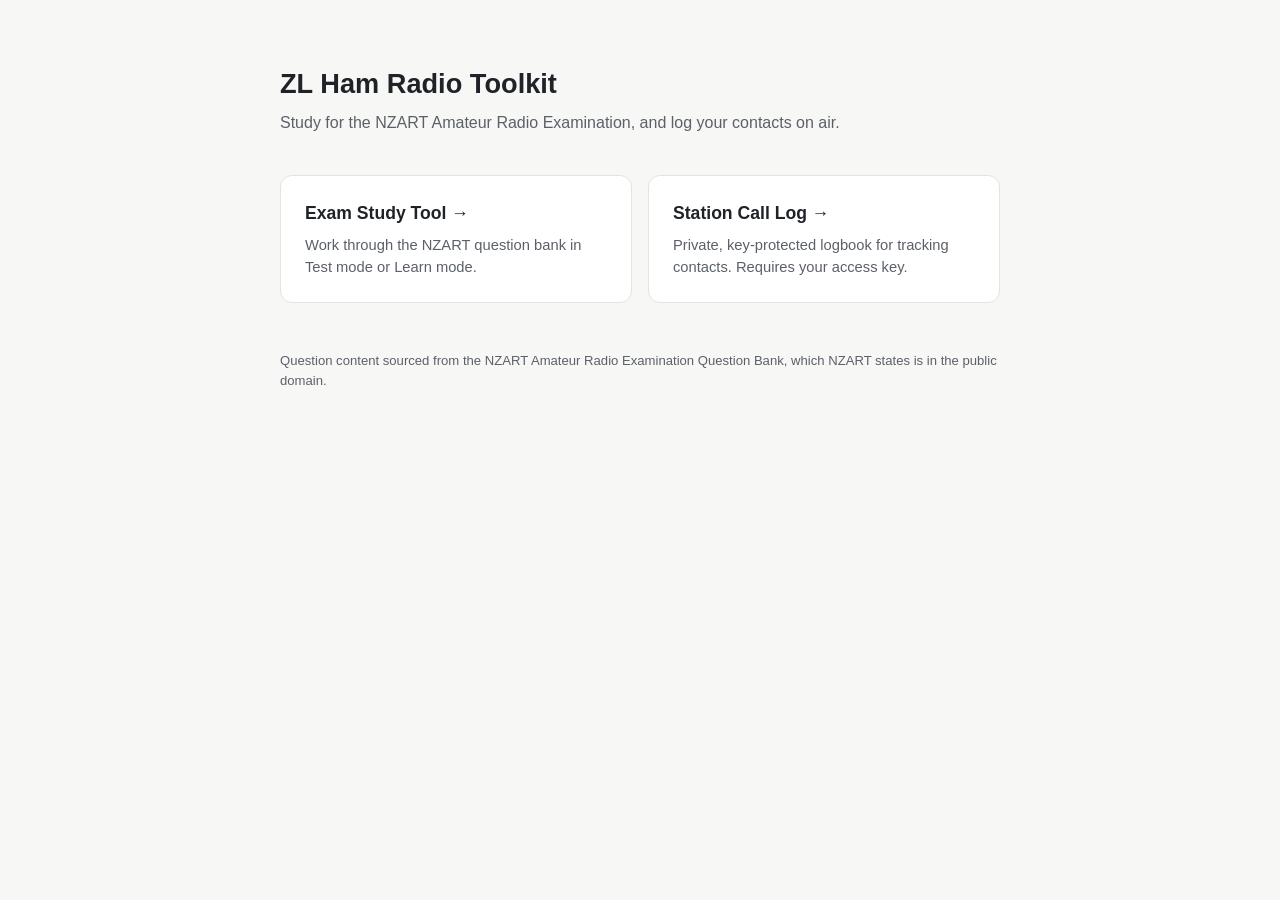
==== index.html @ 53ecf0e0 "Initial Commit - Ham Testing and Log Book" ====
<!doctype html>
<html lang="en">
<head>
<meta charset="utf-8">
<meta name="viewport" content="width=device-width, initial-scale=1">
<title>ZL Ham Radio Toolkit</title>
<meta name="description" content="NZART amateur radio exam study tool and station call log.">
<link rel="icon" href="data:,">
<style>
  :root{
    --bg:#f7f7f5; --panel:#ffffff; --ink:#1f2328; --muted:#5b6069;
    --line:#e3e3e0; --accent:#3b5b6e; --accent-ink:#ffffff; --radius:12px;
  }
  *{box-sizing:border-box}
  body{margin:0;font-family:-apple-system,BlinkMacSystemFont,"Segoe UI",Roboto,Helvetica,Arial,sans-serif;
    background:var(--bg);color:var(--ink);line-height:1.5}
  .wrap{max-width:760px;margin:0 auto;padding:64px 20px}
  h1{font-size:1.7rem;margin:0 0 6px}
  p.lead{color:var(--muted);margin:0 0 40px}
  .cards{display:grid;gap:16px;grid-template-columns:1fr}
  @media (min-width:640px){.cards{grid-template-columns:1fr 1fr}}
  a.card{display:block;background:var(--panel);border:1px solid var(--line);border-radius:var(--radius);
    padding:24px;text-decoration:none;color:var(--ink);transition:border-color .15s ease, transform .15s ease}
  a.card:hover{border-color:var(--accent);transform:translateY(-1px)}
  a.card h2{margin:0 0 8px;font-size:1.1rem}
  a.card p{margin:0;color:var(--muted);font-size:.92rem}
  footer{margin-top:48px;color:var(--muted);font-size:.82rem}
</style>
</head>
<body>
  <div class="wrap">
    <h1>ZL Ham Radio Toolkit</h1>
    <p class="lead">Study for the NZART Amateur Radio Examination, and log your contacts on air.</p>
    <div class="cards">
      <a class="card" href="study/">
        <h2>Exam Study Tool →</h2>
        <p>Work through the NZART question bank in Test mode or Learn mode.</p>
      </a>
      <a class="card" href="calllog/">
        <h2>Station Call Log →</h2>
        <p>Private, key-protected logbook for tracking contacts. Requires your access key.</p>
      </a>
    </div>
    <footer>Question content sourced from the NZART Amateur Radio Examination Question Bank, which NZART states is in the public domain.</footer>
  </div>
</body>
</html>
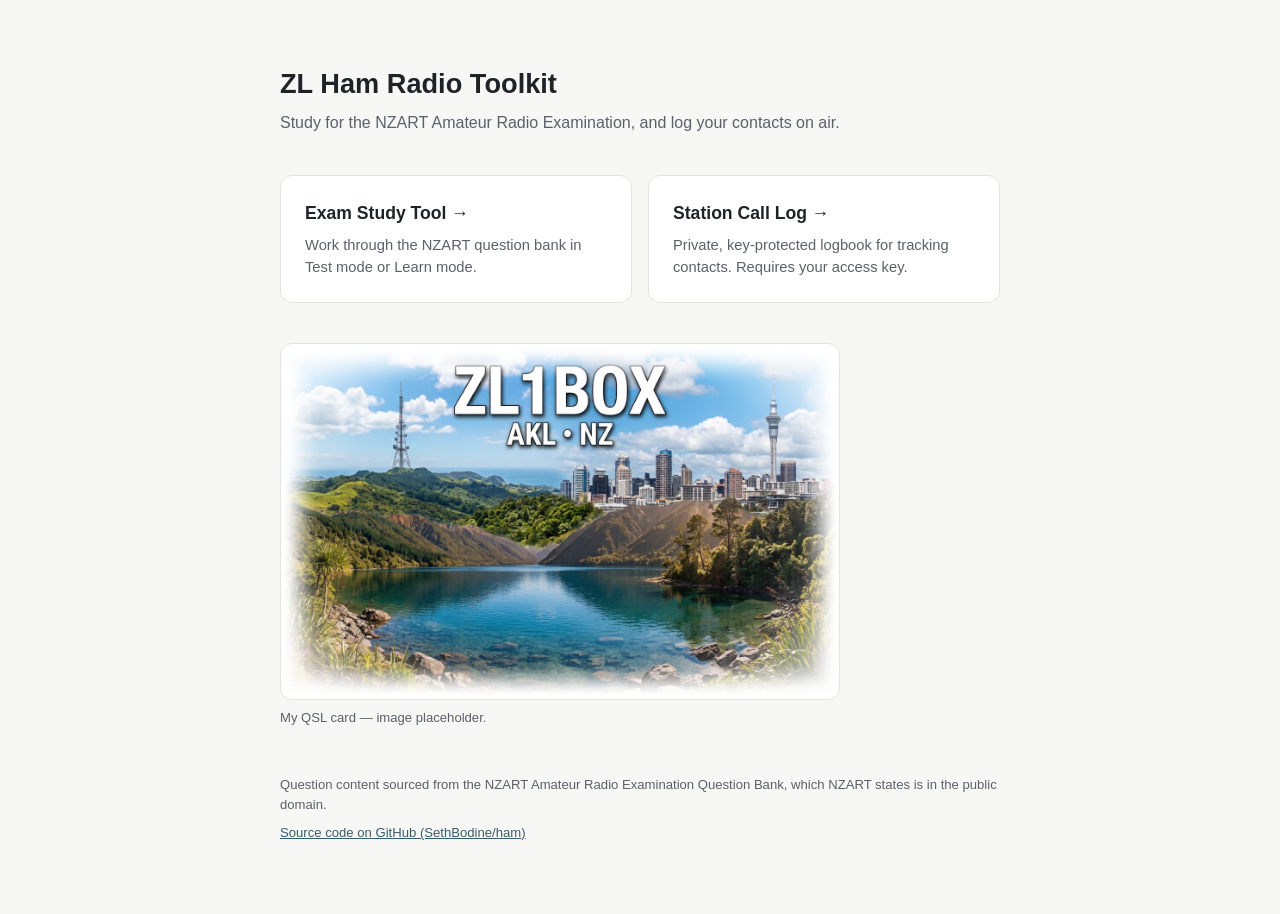
==== commit c6f5b2bb: "Add Cheat Sheets study mode and fix explanation errors Add a fourth mode to /study: a read-and-remem" ====
--- a/index.html
+++ b/index.html
@@ -5,6 +5,28 @@
 <meta name="viewport" content="width=device-width, initial-scale=1">
 <title>ZL Ham Radio Toolkit</title>
 <meta name="description" content="NZART amateur radio exam study tool and station call log.">
+<meta name="robots" content="index, follow">
+<link rel="canonical" href="https://ham.insecure.co.nz/">
+<meta property="og:type" content="website">
+<meta property="og:site_name" content="ZL Ham Radio Toolkit">
+<meta property="og:locale" content="en_NZ">
+<meta property="og:title" content="ZL Ham Radio Toolkit">
+<meta property="og:description" content="Free NZART Amateur Radio Examination study tool (600 questions, Learn/Test/Mock Exam/Cheat Sheets modes) and a private station call log.">
+<meta property="og:url" content="https://ham.insecure.co.nz/">
+<meta name="twitter:card" content="summary">
+<meta name="twitter:title" content="ZL Ham Radio Toolkit">
+<meta name="twitter:description" content="Free NZART Amateur Radio Examination study tool (600 questions, Learn/Test/Mock Exam/Cheat Sheets modes) and a private station call log.">
+<script type="application/ld+json">
+{
+  "@context": "https://schema.org",
+  "@type": "WebSite",
+  "@id": "https://ham.insecure.co.nz/#website",
+  "url": "https://ham.insecure.co.nz/",
+  "name": "ZL Ham Radio Toolkit",
+  "description": "Free NZART Amateur Radio Examination study tool and a private station call log.",
+  "inLanguage": "en-NZ"
+}
+</script>
 <link rel="icon" href="data:,">
 <style>
   :root{
@@ -25,6 +47,12 @@
   a.card h2{margin:0 0 8px;font-size:1.1rem}
   a.card p{margin:0;color:var(--muted);font-size:.92rem}
   footer{margin-top:48px;color:var(--muted);font-size:.82rem}
+  footer p{margin:0 0 8px}
+  footer a{color:var(--accent)}
+  .qsl{max-width:560px;margin:40px 0 0}
+  .qsl img{display:block;width:100%;height:auto;aspect-ratio:11/7;border-radius:var(--radius);border:1px solid var(--line);background:#fff}
+  .qsl figcaption{margin-top:8px;color:var(--muted);font-size:.82rem}
+  @media (max-width:480px){.wrap{padding:32px 16px}h1{font-size:1.45rem}a.card{padding:18px}}
 </style>
 </head>
 <body>
@@ -41,7 +69,15 @@
         <p>Private, key-protected logbook for tracking contacts. Requires your access key.</p>
       </a>
     </div>
-    <footer>Question content sourced from the NZART Amateur Radio Examination Question Bank, which NZART states is in the public domain.</footer>
+    <figure class="qsl">
+      <!-- QSL card placeholder: replace assets/qsl-card.svg with your own card (about 1100 x 700 px; keep the file name, or change the src below). -->
+      <img src="assets/qsl-card.svg" width="1100" height="700" alt="Placeholder for your QSL card image" loading="lazy">
+      <figcaption>My QSL card — image placeholder.</figcaption>
+    </figure>
+    <footer>
+      <p>Question content sourced from the NZART Amateur Radio Examination Question Bank, which NZART states is in the public domain.</p>
+      <p><a href="https://github.com/SethBodine/ham" rel="noopener noreferrer">Source code on GitHub (SethBodine/ham)</a></p>
+    </footer>
   </div>
 </body>
 </html>
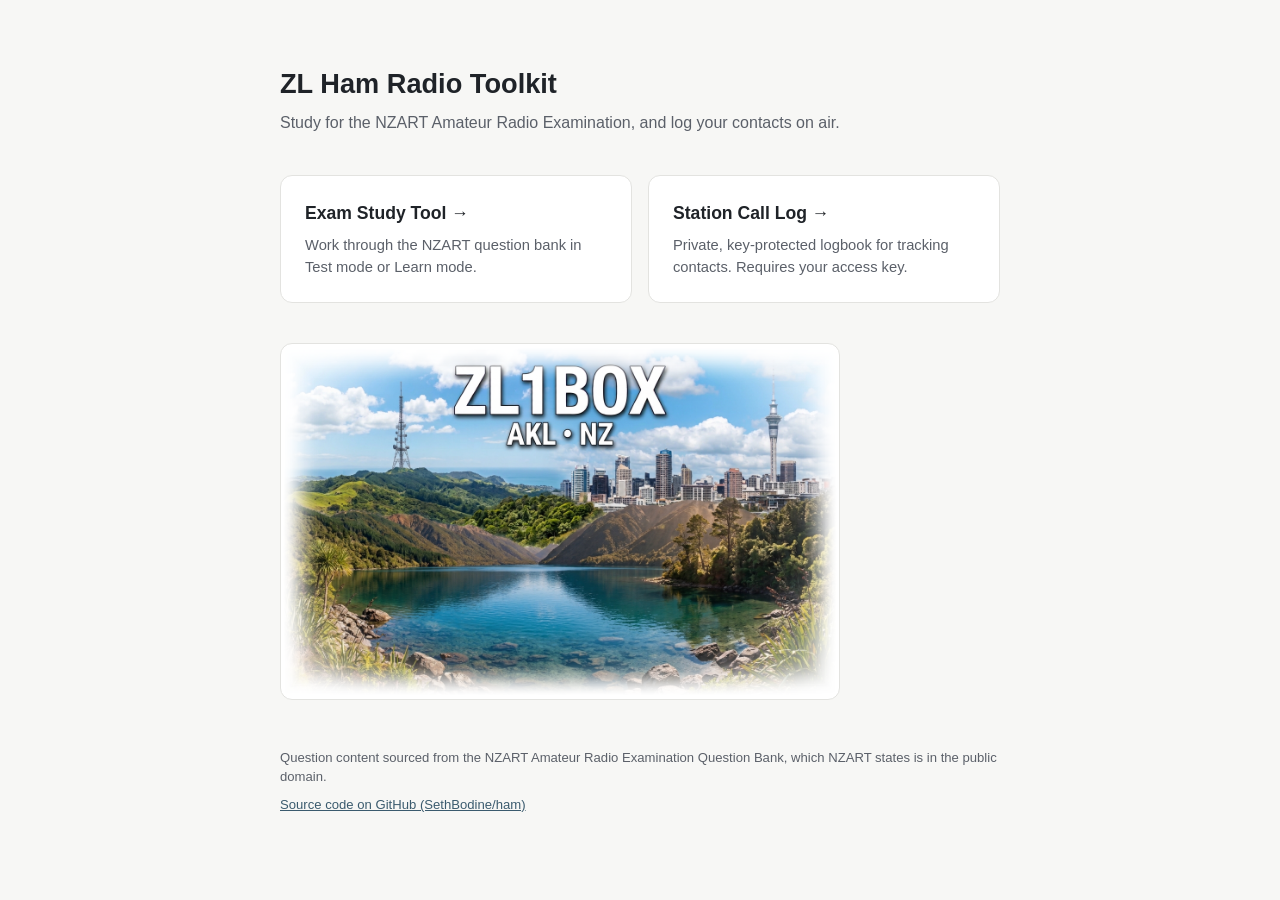
==== commit d58895a6: "fix: remove llm comment" ====
--- a/index.html
+++ b/index.html
@@ -72,7 +72,6 @@
     <figure class="qsl">
       <!-- QSL card placeholder: replace assets/qsl-card.svg with your own card (about 1100 x 700 px; keep the file name, or change the src below). -->
       <img src="assets/qsl-card.svg" width="1100" height="700" alt="Placeholder for your QSL card image" loading="lazy">
-      <figcaption>My QSL card — image placeholder.</figcaption>
     </figure>
     <footer>
       <p>Question content sourced from the NZART Amateur Radio Examination Question Bank, which NZART states is in the public domain.</p>
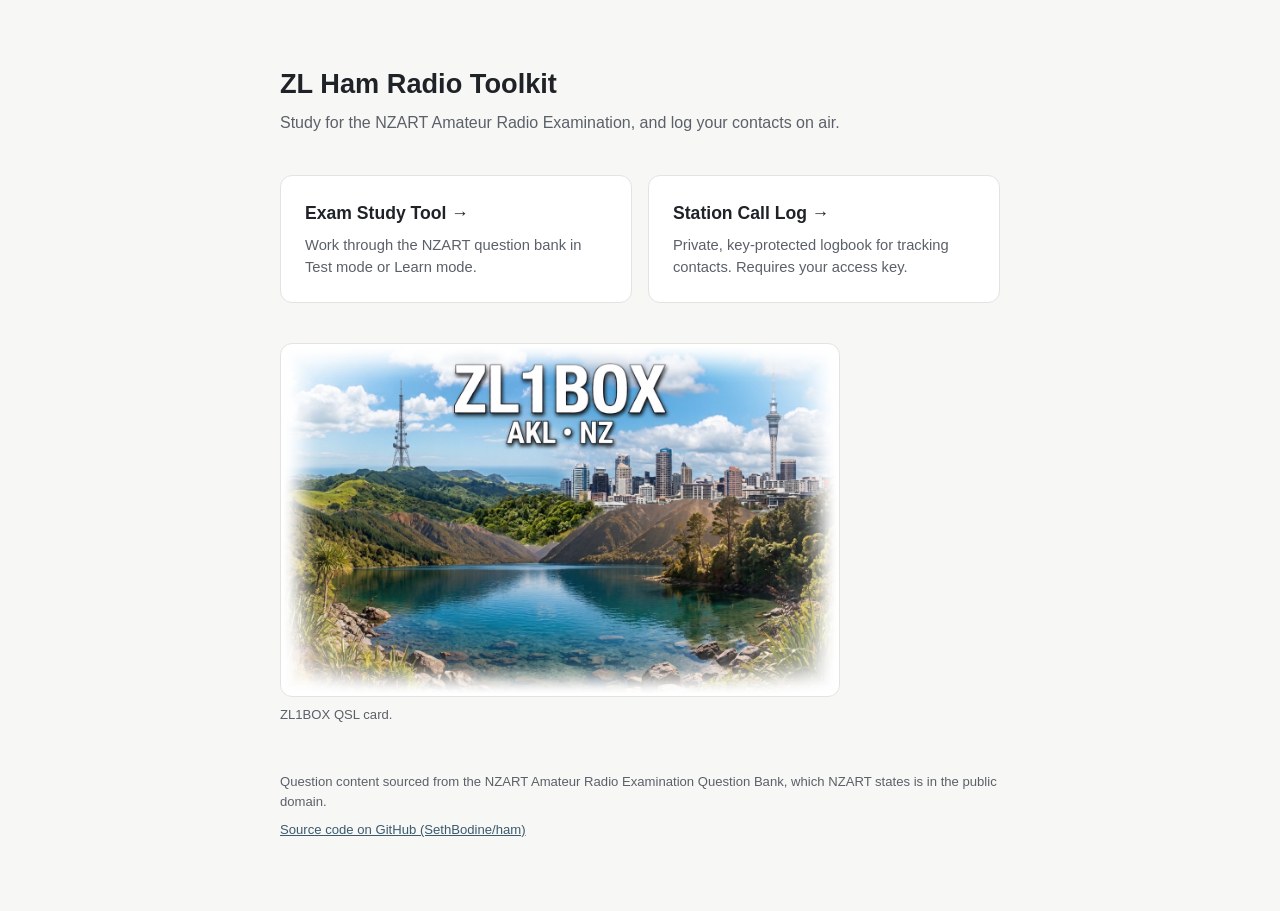
==== commit 5fc61eaf: "- index.html, assets/qsl-card.svg: ZL1BOX QSL card on the main page - calllog: default Date & Time t" ====
--- a/index.html
+++ b/index.html
@@ -50,7 +50,7 @@
   footer p{margin:0 0 8px}
   footer a{color:var(--accent)}
   .qsl{max-width:560px;margin:40px 0 0}
-  .qsl img{display:block;width:100%;height:auto;aspect-ratio:11/7;border-radius:var(--radius);border:1px solid var(--line);background:#fff}
+  .qsl img{display:block;width:100%;height:auto;border-radius:var(--radius);border:1px solid var(--line);background:#fff}
   .qsl figcaption{margin-top:8px;color:var(--muted);font-size:.82rem}
   @media (max-width:480px){.wrap{padding:32px 16px}h1{font-size:1.45rem}a.card{padding:18px}}
 </style>
@@ -70,8 +70,9 @@
       </a>
     </div>
     <figure class="qsl">
-      <!-- QSL card placeholder: replace assets/qsl-card.svg with your own card (about 1100 x 700 px; keep the file name, or change the src below). -->
-      <img src="assets/qsl-card.svg" width="1100" height="700" alt="Placeholder for your QSL card image" loading="lazy">
+      <!-- QSL card: replace assets/qsl-card.jpg to change it (keep the file name, or update the src and the width/height below). -->
+      <img src="assets/qsl-card.svg" width="1296" height="816" alt="ZL1BOX QSL card: Auckland, New Zealand, showing a radio tower on green hills, a clear lake and the Auckland skyline with the Sky Tower" loading="lazy">
+      <figcaption>ZL1BOX QSL card.</figcaption>
     </figure>
     <footer>
       <p>Question content sourced from the NZART Amateur Radio Examination Question Bank, which NZART states is in the public domain.</p>
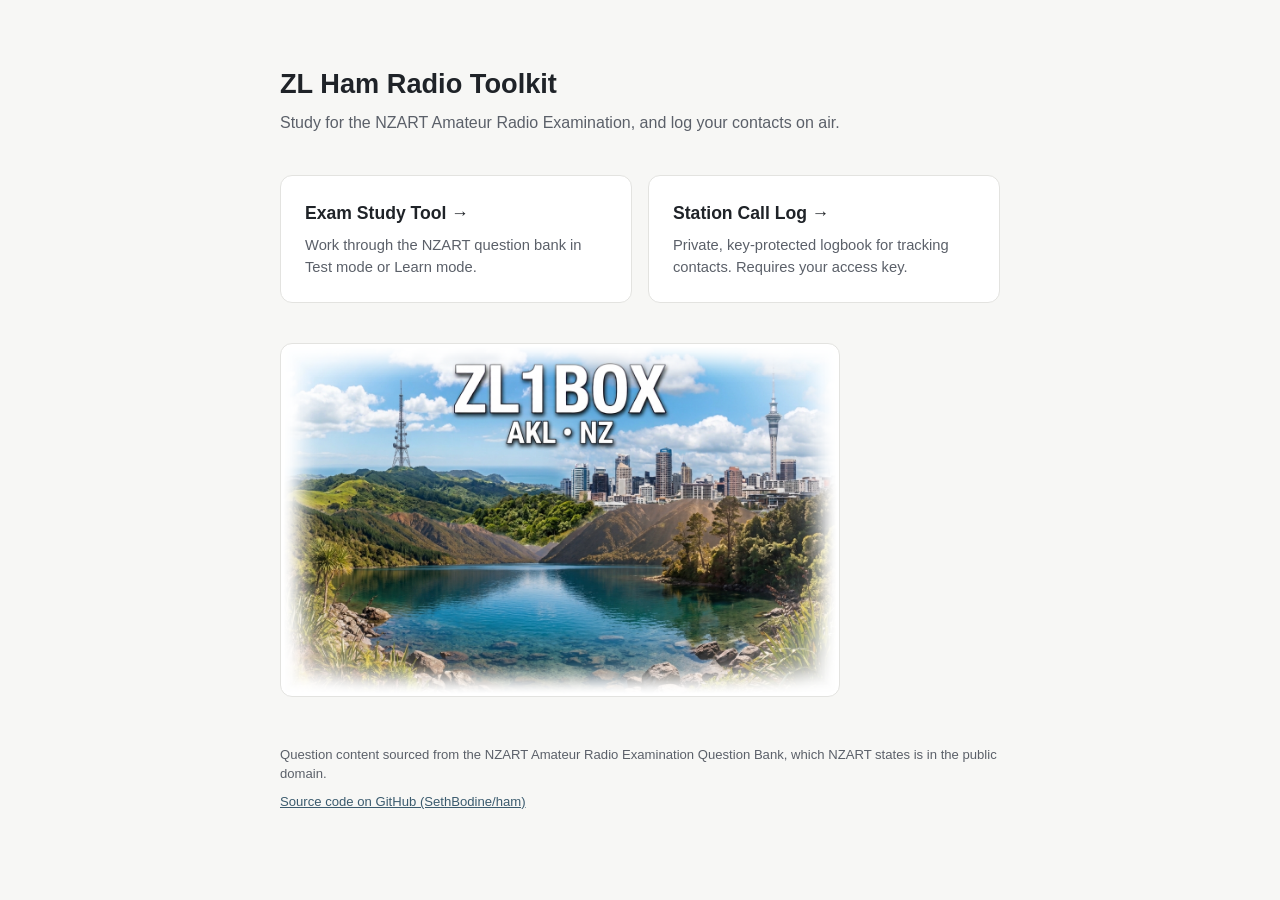
==== commit 284b1217: "- calllog: upper-case callsign worked, mode and station callsign - calllog: optional RX frequency wi" ====
--- a/index.html
+++ b/index.html
@@ -70,9 +70,7 @@
       </a>
     </div>
     <figure class="qsl">
-      <!-- QSL card: replace assets/qsl-card.jpg to change it (keep the file name, or update the src and the width/height below). -->
-      <img src="assets/qsl-card.svg" width="1296" height="816" alt="ZL1BOX QSL card: Auckland, New Zealand, showing a radio tower on green hills, a clear lake and the Auckland skyline with the Sky Tower" loading="lazy">
-      <figcaption>ZL1BOX QSL card.</figcaption>
+      <img src="assets/qsl-card.svg" width="1296" height="816" alt="ZL1BOX" loading="lazy">
     </figure>
     <footer>
       <p>Question content sourced from the NZART Amateur Radio Examination Question Bank, which NZART states is in the public domain.</p>
